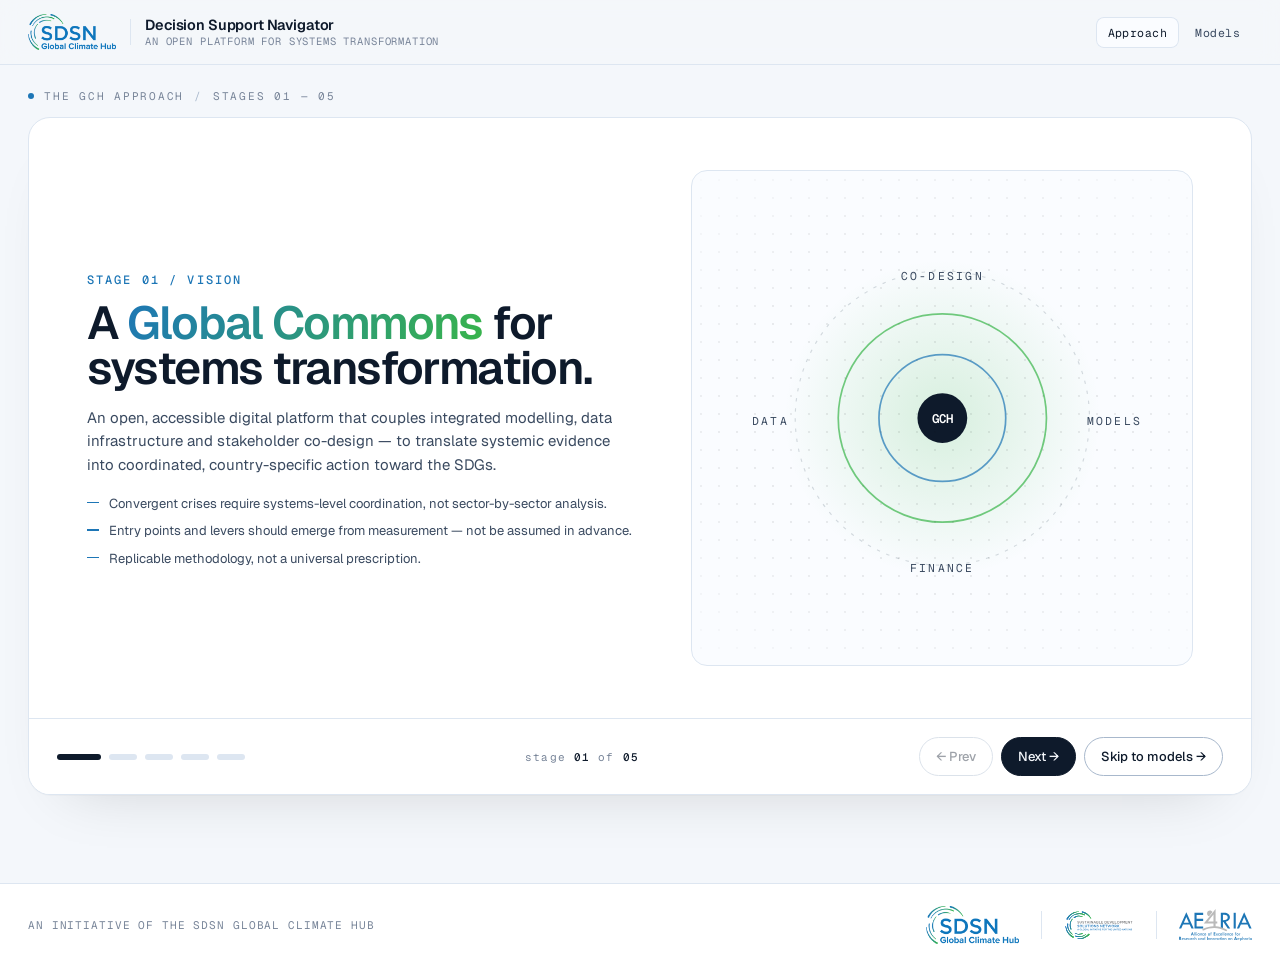
==== index.src.html @ df73a62f "Initial commit" ====
<!doctype html>
<html lang="en">
<head>
<meta charset="utf-8" />
<title>Decision Support Navigator · GCH</title>
<meta name="viewport" content="width=device-width,initial-scale=1" />
<template id="__bundler_thumbnail" data-bg-color="#f4f7fb">
  <svg viewBox="0 0 1200 800" xmlns="http://www.w3.org/2000/svg">
    <rect width="1200" height="800" fill="#f4f7fb"/>
    <circle cx="400" cy="400" r="140" fill="none" stroke="#39B54A" stroke-width="6"/>
    <circle cx="800" cy="400" r="140" fill="none" stroke="#1D76B6" stroke-width="6"/>
    <circle cx="600" cy="260" r="100" fill="none" stroke="#0F4C75" stroke-width="6"/>
    <circle cx="600" cy="540" r="100" fill="none" stroke="#F39200" stroke-width="6"/>
    <circle cx="600" cy="400" r="60" fill="#0F4C75"/>
    <text x="600" y="408" text-anchor="middle" fill="#fff" font-family="system-ui, sans-serif" font-size="22" font-weight="700" letter-spacing="2">GCH</text>
  </svg>
</template>
<link rel="preconnect" href="https://fonts.googleapis.com" />
<link rel="preconnect" href="https://fonts.gstatic.com" crossorigin />
<link href="https://fonts.googleapis.com/css2?family=Geist:wght@300;400;500;600;700&family=Geist+Mono:wght@400;500;600&display=swap" rel="stylesheet" />
<link rel="stylesheet" href="styles/tokens.css" />
<link rel="stylesheet" href="styles/base.css" />
<link rel="stylesheet" href="styles/topbar.css" />
<link rel="stylesheet" href="styles/intro.css" />
<link rel="stylesheet" href="styles/hub.css" />
<link rel="stylesheet" href="styles/model.css" />
<link rel="stylesheet" href="styles/footer.css" />
<link rel="stylesheet" href="styles/tweaks.css" />
</head>
<body data-theme="sdsn">

  <!-- ============== TOP BAR ============== -->
  <header class="topbar">
    <div class="topbar-inner">
      <a href="#/hub" class="brand">
        <img src="assets/gch-logo.png" alt="SDSN Global Climate Hub" class="gch-mark" />
        <span class="pipe"></span>
        <span class="product">
          <span class="nm">Decision Support Navigator</span>
          <span class="sub">An open platform for systems transformation</span>
        </span>
      </a>
      <nav class="top-nav">
        <a href="#/intro" data-route="intro" class="route-link"><span class="label">Approach</span></a>
        <a href="#/hub" data-route="hub" class="route-link"><span class="label">Models</span></a>
      </nav>
    </div>
  </header>

  <!-- ============== INTRO VIEW ============== -->
  <section class="view" id="view-intro">
    <div class="intro-shell">
      <div class="intro-eyebrow">
        <span class="dot"></span>
        <span>The GCH approach</span>
        <span style="color:var(--rule-strong);">/</span>
        <span>Stages 01 — 05</span>
      </div>

      <div class="stage-track">
        <div class="stage-viewport">
          <div class="stage-rail" id="stageRail">

            <!-- Stage 1: Vision -->
            <article class="stage">
              <div class="lhs">
                <span class="num">Stage 01 / Vision</span>
                <h2>A <em>Global Commons</em> for systems transformation.</h2>
                <p class="lede">An open, accessible digital platform that couples integrated modelling, data infrastructure and stakeholder co-design — to translate systemic evidence into coordinated, country-specific action toward the SDGs.</p>
                <ul class="points">
                  <li>Convergent crises require systems-level coordination, not sector-by-sector analysis.</li>
                  <li>Entry points and levers should emerge from measurement — not be assumed in advance.</li>
                  <li>Replicable methodology, not a universal prescription.</li>
                </ul>
              </div>
              <div class="rhs">
                <!-- Vision art: nested rings -->
                <svg class="art" viewBox="0 0 400 320" aria-hidden="true">
                  <defs>
                    <radialGradient id="rg1" cx="50%" cy="50%" r="50%">
                      <stop offset="0" stop-color="var(--c-land)" stop-opacity="0.18"/>
                      <stop offset="1" stop-color="var(--c-land)" stop-opacity="0"/>
                    </radialGradient>
                  </defs>
                  <circle cx="200" cy="160" r="140" fill="url(#rg1)"/>
                  <circle cx="200" cy="160" r="130" fill="none" stroke="currentColor" stroke-opacity="0.2" stroke-dasharray="3 6" style="color: var(--ink-2);"/>
                  <circle cx="200" cy="160" r="92"  fill="none" stroke="var(--c-land)" stroke-width="1.5" stroke-opacity="0.7"/>
                  <circle cx="200" cy="160" r="56"  fill="none" stroke="var(--c-water)" stroke-width="1.5" stroke-opacity="0.7"/>
                  <circle cx="200" cy="160" r="22"  fill="var(--ink)"/>
                  <text x="200" y="164" text-anchor="middle" fill="white" font-family="Geist Mono" font-size="11" font-weight="600">GCH</text>
                  <text x="200" y="38" text-anchor="middle" fill="var(--ink-2)" font-family="Geist Mono" font-size="10" letter-spacing="2">CO-DESIGN</text>
                  <text x="200" y="296" text-anchor="middle" fill="var(--ink-2)" font-family="Geist Mono" font-size="10" letter-spacing="2">FINANCE</text>
                  <text x="48" y="166" text-anchor="middle" fill="var(--ink-2)" font-family="Geist Mono" font-size="10" letter-spacing="2">DATA</text>
                  <text x="352" y="166" text-anchor="middle" fill="var(--ink-2)" font-family="Geist Mono" font-size="10" letter-spacing="2">MODELS</text>
                </svg>
              </div>
            </article>

            <!-- Stage 2: Three-step approach -->
            <article class="stage">
              <div class="lhs">
                <span class="num">Stage 02 / Operational framework</span>
                <h2>The <em>three-step</em> approach.</h2>
                <p class="lede">A practical loop for operationalizing systems transformation. The same three steps run continuously — at country, regional and global scales.</p>
                <ul class="points">
                  <li>Outputs of one step feed the next; the loop tightens with every iteration.</li>
                  <li>Embedded into a digital Global Commons so anyone can run it.</li>
                </ul>
              </div>
              <div class="rhs" style="padding: 36px;">
                <div class="ladder" style="max-width: 380px;">
                  <div class="ladder-step">
                    <div class="ln">01</div>
                    <div>
                      <div class="lt">Continuous monitoring &amp; assessment</div>
                      <div class="lp">Spatially explicit indicators across biophysical, economic and social systems.</div>
                    </div>
                  </div>
                  <div class="ladder-arrow"></div>
                  <div class="ladder-step">
                    <div class="ln">02</div>
                    <div>
                      <div class="lt">Co-designed transformation pathways</div>
                      <div class="lp">Integrated modelling chains × stakeholder engagement.</div>
                    </div>
                  </div>
                  <div class="ladder-arrow"></div>
                  <div class="ladder-step">
                    <div class="ln">03</div>
                    <div>
                      <div class="lt">Aligned financing &amp; governance</div>
                      <div class="lp">Investment tools, accountability, implementation.</div>
                    </div>
                  </div>
                </div>
              </div>
            </article>

            <!-- Stage 3: Step 1 detail -->
            <article class="stage">
              <div class="lhs">
                <span class="num">Stage 03 / Step 01</span>
                <h2>Continuous <em>monitoring &amp; assessment</em>.</h2>
                <p class="lede">A living evidence base. Coupled data infrastructures and digital twins that quantify the country-specific feasible space — the binding biophysical, economic and social constraints.</p>
                <ul class="points">
                  <li>Earth observation × in-situ sensors × administrative data.</li>
                  <li>Indicators tracked at the same granularity as policy is made.</li>
                  <li>Outputs: feasibility envelopes used to calibrate Step 2.</li>
                </ul>
              </div>
              <div class="rhs">
                <!-- Indicator-grid art -->
                <svg class="art" viewBox="0 0 400 280" aria-hidden="true">
                  <g stroke="var(--rule)" stroke-width="1">
                    <line x1="40" y1="40" x2="40" y2="240"/>
                    <line x1="40" y1="240" x2="360" y2="240"/>
                  </g>
                  <g font-family="Geist Mono" font-size="9" fill="var(--muted)">
                    <text x="40" y="258" text-anchor="middle">2020</text>
                    <text x="120" y="258" text-anchor="middle">2025</text>
                    <text x="200" y="258" text-anchor="middle">2030</text>
                    <text x="280" y="258" text-anchor="middle">2040</text>
                    <text x="360" y="258" text-anchor="middle">2050</text>
                  </g>
                  <path d="M 40 200 Q 120 180 200 140 T 360 60"
                        fill="none" stroke="var(--c-land)" stroke-width="2.5"/>
                  <path d="M 40 220 Q 120 215 200 200 T 360 140"
                        fill="none" stroke="var(--c-water)" stroke-width="2.5"/>
                  <path d="M 40 180 Q 120 170 200 175 T 360 100"
                        fill="none" stroke="var(--c-energy)" stroke-width="2.5"/>
                  <g>
                    <circle cx="360" cy="60" r="4" fill="var(--c-land)"/>
                    <circle cx="360" cy="100" r="4" fill="var(--c-energy)"/>
                    <circle cx="360" cy="140" r="4" fill="var(--c-water)"/>
                  </g>
                  <text x="40" y="30" font-family="Geist Mono" font-size="10" fill="var(--ink-2)">indicator drift, 2020 — 2050</text>
                </svg>
              </div>
            </article>

            <!-- Stage 4: Step 2 detail with Figure 2 placeholder -->
            <article class="stage">
              <div class="lhs">
                <span class="num">Stage 04 / Step 02 · Figure 2</span>
                <h2>Co-designed <em>transformation pathways</em>.</h2>
                <p class="lede">Integrated modelling chains coupled with structured stakeholder engagement. Pathway design is an iterative dialogue between models, communities and decision-makers.</p>
                <ul class="points">
                  <li>WEF nexus: water, energy, food &amp; land coupled with macroeconomy.</li>
                  <li>Beyond-GDP CGE with ecosystem services valuation.</li>
                  <li>Living-lab validation by stakeholders before scenarios go public.</li>
                </ul>
              </div>
              <div class="rhs">
                <!-- Figure 2: pathway co-design schematic -->
                <svg class="art" viewBox="0 0 400 320" aria-hidden="true">
                  <defs>
                    <marker id="ar2" viewBox="0 0 10 10" refX="9" refY="5" markerWidth="7" markerHeight="7" orient="auto">
                      <path d="M0,0 L10,5 L0,10 z" fill="var(--ink-2)"/>
                    </marker>
                  </defs>
                  <!-- left column models -->
                  <g>
                    <rect x="20" y="40"  width="120" height="44" rx="10" fill="var(--c-water-soft)" stroke="var(--c-water)" stroke-width="1.2"/>
                    <text x="80" y="66" text-anchor="middle" font-family="Geist" font-weight="600" font-size="12" fill="var(--c-water)">Water</text>
                    <rect x="20" y="100" width="120" height="44" rx="10" fill="var(--c-land-soft)" stroke="var(--c-land)" stroke-width="1.2"/>
                    <text x="80" y="126" text-anchor="middle" font-family="Geist" font-weight="600" font-size="12" fill="var(--c-land)">Land &amp; Food</text>
                    <rect x="20" y="160" width="120" height="44" rx="10" fill="var(--c-energy-soft)" stroke="var(--c-energy)" stroke-width="1.2"/>
                    <text x="80" y="186" text-anchor="middle" font-family="Geist" font-weight="600" font-size="12" fill="var(--c-energy)">Energy</text>
                    <rect x="20" y="220" width="120" height="44" rx="10" fill="var(--c-econ-soft)" stroke="var(--c-econ)" stroke-width="1.2"/>
                    <text x="80" y="246" text-anchor="middle" font-family="Geist" font-weight="600" font-size="12" fill="var(--c-econ)">Economy</text>
                  </g>
                  <!-- center coupling -->
                  <g>
                    <rect x="170" y="120" width="80" height="80" rx="14" fill="var(--paper)" stroke="var(--ink)" stroke-width="1.5"/>
                    <text x="210" y="156" text-anchor="middle" font-family="Geist" font-weight="600" font-size="11" fill="var(--ink)">Coupled</text>
                    <text x="210" y="170" text-anchor="middle" font-family="Geist" font-weight="600" font-size="11" fill="var(--ink)">modelling</text>
                    <text x="210" y="184" text-anchor="middle" font-family="Geist" font-weight="600" font-size="11" fill="var(--ink)">chain</text>
                  </g>
                  <!-- right stakeholder loop -->
                  <g>
                    <rect x="270" y="100" width="110" height="120" rx="14" fill="color-mix(in oklab, var(--c-people) 8%, white)" stroke="var(--c-people)" stroke-width="1.2"/>
                    <text x="325" y="138" text-anchor="middle" font-family="Geist" font-weight="600" font-size="12" fill="var(--c-people)">Stakeholders</text>
                    <text x="325" y="156" text-anchor="middle" font-family="Geist" font-size="10" fill="var(--ink-2)">co-design</text>
                    <text x="325" y="170" text-anchor="middle" font-family="Geist" font-size="10" fill="var(--ink-2)">living labs</text>
                    <text x="325" y="184" text-anchor="middle" font-family="Geist" font-size="10" fill="var(--ink-2)">validation</text>
                  </g>
                  <!-- arrows -->
                  <g stroke="var(--ink-2)" stroke-width="1.4" fill="none">
                    <path d="M 140 62  C 158 62, 165 130, 170 140" marker-end="url(#ar2)"/>
                    <path d="M 140 122 C 158 122, 165 145, 170 152" marker-end="url(#ar2)"/>
                    <path d="M 140 182 C 158 182, 165 168, 170 168" marker-end="url(#ar2)"/>
                    <path d="M 140 242 C 158 242, 165 180, 170 180" marker-end="url(#ar2)"/>
                    <path d="M 250 160 L 268 160" marker-end="url(#ar2)"/>
                    <path d="M 270 200 C 220 260, 130 260, 80 264 L 80 226" marker-end="url(#ar2)"/>
                  </g>
                </svg>
              </div>
            </article>

            <!-- Stage 5: Step 3 detail with Figure 3 placeholder -->
            <article class="stage">
              <div class="lhs">
                <span class="num">Stage 05 / Step 03 · Figure 3</span>
                <h2>Aligned <em>financing &amp; governance</em>.</h2>
                <p class="lede">A reformed global financial architecture in which capital flows to country-validated pathways — and where ecosystem services are priced into macroeconomic decisions.</p>
                <ul class="points">
                  <li>Sovereign &amp; concessional finance aligned to pathway milestones.</li>
                  <li>Ecosystem services valuation embedded in CGE.</li>
                  <li>Transparent accountability to keep transitions on track.</li>
                </ul>
              </div>
              <div class="rhs">
                <!-- Figure 3: finance flow schematic -->
                <svg class="art" viewBox="0 0 400 320" aria-hidden="true">
                  <defs>
                    <marker id="ar3" viewBox="0 0 10 10" refX="9" refY="5" markerWidth="7" markerHeight="7" orient="auto">
                      <path d="M0,0 L10,5 L0,10 z" fill="var(--c-fin)"/>
                    </marker>
                  </defs>
                  <!-- top: pathway -->
                  <rect x="80" y="30" width="240" height="46" rx="12" fill="var(--paper)" stroke="var(--ink)" stroke-width="1.4"/>
                  <text x="200" y="51" text-anchor="middle" font-family="Geist" font-weight="600" font-size="13">Country-validated pathway</text>
                  <text x="200" y="66" text-anchor="middle" font-family="Geist Mono" font-size="9.5" fill="var(--muted)">milestones · indicators · timelines</text>
                  <!-- finance pillars -->
                  <g>
                    <rect x="30"  y="130" width="105" height="86" rx="12" fill="var(--c-fin-soft)" stroke="var(--c-fin)" stroke-width="1.2"/>
                    <text x="82" y="160" text-anchor="middle" font-family="Geist" font-weight="600" font-size="12" fill="var(--c-fin)">Sovereign &amp;</text>
                    <text x="82" y="175" text-anchor="middle" font-family="Geist" font-weight="600" font-size="12" fill="var(--c-fin)">concessional</text>
                    <text x="82" y="195" text-anchor="middle" font-family="Geist Mono" font-size="9" fill="var(--ink-2)">milestone-linked</text>
                    <rect x="148" y="130" width="105" height="86" rx="12" fill="var(--c-fin-soft)" stroke="var(--c-fin)" stroke-width="1.2"/>
                    <text x="200" y="160" text-anchor="middle" font-family="Geist" font-weight="600" font-size="12" fill="var(--c-fin)">Private capital</text>
                    <text x="200" y="175" text-anchor="middle" font-family="Geist" font-weight="600" font-size="12" fill="var(--c-fin)">&amp; blended</text>
                    <text x="200" y="195" text-anchor="middle" font-family="Geist Mono" font-size="9" fill="var(--ink-2)">de-risked</text>
                    <rect x="266" y="130" width="105" height="86" rx="12" fill="var(--c-fin-soft)" stroke="var(--c-fin)" stroke-width="1.2"/>
                    <text x="318" y="160" text-anchor="middle" font-family="Geist" font-weight="600" font-size="12" fill="var(--c-fin)">Ecosystem</text>
                    <text x="318" y="175" text-anchor="middle" font-family="Geist" font-weight="600" font-size="12" fill="var(--c-fin)">services</text>
                    <text x="318" y="195" text-anchor="middle" font-family="Geist Mono" font-size="9" fill="var(--ink-2)">priced in CGE</text>
                  </g>
                  <!-- delivery -->
                  <rect x="80" y="248" width="240" height="46" rx="12" fill="var(--ink)"/>
                  <text x="200" y="269" text-anchor="middle" font-family="Geist" font-weight="600" font-size="13" fill="white">Implementation &amp; accountability</text>
                  <text x="200" y="284" text-anchor="middle" font-family="Geist Mono" font-size="9" fill="rgba(255,255,255,0.65)">audited · transparent · adaptive</text>
                  <!-- arrows -->
                  <g stroke="var(--c-fin)" stroke-width="1.5" fill="none">
                    <path d="M 200 78 L 82 128" marker-end="url(#ar3)"/>
                    <path d="M 200 78 L 200 128" marker-end="url(#ar3)"/>
                    <path d="M 200 78 L 318 128" marker-end="url(#ar3)"/>
                    <path d="M 82 218 L 200 246" marker-end="url(#ar3)"/>
                    <path d="M 200 218 L 200 246" marker-end="url(#ar3)"/>
                    <path d="M 318 218 L 200 246" marker-end="url(#ar3)"/>
                  </g>
                </svg>
              </div>
            </article>

          </div>
        </div>

        <div class="stage-chrome">
          <div class="dots" id="dots" role="tablist"></div>
          <div class="stage-counter">stage <b id="stageNum">01</b> of <b id="stageTotal">05</b></div>
          <div class="nav-btns">
            <button id="prevBtn">← Prev</button>
            <button id="nextBtn" class="primary">Next →</button>
            <a href="#/hub" class="route-link" style="display:inline-flex;align-items:center;gap:8px;padding:10px 16px;border-radius:999px;border:1px solid var(--rule-strong);background:var(--paper);font-size:13px;font-weight:500;">Skip to models →</a>
          </div>
        </div>
      </div>
    </div>
  </section>

  <!-- ============== HUB VIEW ============== -->
  <section class="view" id="view-hub">
    <div class="hub-shell">
      <div class="hub-head">
        <div class="intro-eyebrow" style="justify-content:center;">
          <span class="dot"></span>
          <span>Decision Support Navigator</span>
          <span style="color:var(--rule-strong);">/</span>
          <span>Choose a system</span>
        </div>
        <h1>Explore <em>policy choices</em><br/>across coupled systems.</h1>
        <p>An open, accessible platform to explore tradeoffs across water, land, energy, economy and finance.
           Click any system to open its model.</p>
      </div>

      <div class="hub-stage-wrap" id="hubFit">
        <div class="hub-stage" id="hubStage">

          <!-- Connection wires (decorative) -->
          <svg class="wires" viewBox="0 0 1240 760" preserveAspectRatio="none">
            <!-- center to bubbles -->
            <path d="M 620 380 L 320 240"/>
            <path d="M 620 380 L 920 240"/>
            <path d="M 620 380 L 320 520"/>
            <path d="M 620 380 L 920 520"/>
            <path d="M 620 380 L 620 110"/>
            <path d="M 620 380 L 620 660"/>
            <!-- bubble cross-links -->
            <path d="M 320 240 L 920 240"/>
            <path d="M 320 240 L 320 520"/>
            <path d="M 920 240 L 920 520"/>
            <path d="M 320 520 L 920 520"/>
          </svg>

          <!-- Top: Scenarios & Goals (pill) -->
          <a href="#/model/scenarios" target="_blank" rel="noopener" class="pill" style="left: 50%; top: 14.5%; --bub-color: var(--c-scen);">
            <div class="ico">
              <svg viewBox="0 0 24 24" fill="none" stroke="currentColor" stroke-width="1.8" stroke-linecap="round" stroke-linejoin="round"><path d="M3 12l4-7 5 5 4-3 5 8"/><circle cx="12" cy="12" r="9"/></svg>
            </div>
            <div class="meta">
              <span class="name">Scenarios &amp; Goals</span>
              <span class="desc">Climate scenarios, national plans, shared timelines.</span>
            </div>
          </a>

          <!-- Land & Agri-food -->
          <a href="https://web-production-29d01.up.railway.app/" target="_blank" rel="noopener" class="bubble" style="left: 25.8%; top: 31.5%; width: 240px; height: 240px; --bub-color: var(--c-land);">
            <div class="ico">
              <svg viewBox="0 0 24 24" fill="none" stroke="currentColor" stroke-width="1.8" stroke-linecap="round" stroke-linejoin="round"><path d="M12 4c-2 4-4 5-4 8s2 4 4 4 4-1 4-4-2-4-4-8z"/><path d="M3 20h18"/><path d="M7 20c1-3 3-3 5-3s4 0 5 3"/></svg>
            </div>
            <div>
              <div class="name">Land &amp; Agri-food</div>
              <div class="desc">Land use, agriculture and food systems.</div>
              <div class="model">LandReqGCH</div>
            </div>
          </a>

          <!-- Economy & Trade -->
          <a href="https://gch-economy-production.up.railway.app/" target="_blank" rel="noopener" class="bubble" style="left: 74.2%; top: 31.5%; width: 240px; height: 240px; --bub-color: var(--c-econ);">
            <div class="ico">
              <svg viewBox="0 0 24 24" fill="none" stroke="currentColor" stroke-width="1.8" stroke-linecap="round" stroke-linejoin="round"><path d="M3 20h18"/><path d="M5 20V12"/><path d="M11 20V8"/><path d="M17 20V4"/><path d="M5 12l6-4 6-4"/></svg>
            </div>
            <div>
              <div class="name">Economy &amp; Trade</div>
              <div class="desc">Jobs, growth, trade, the value of nature.</div>
              <div class="model">EconomyGCH</div>
            </div>
          </a>

          <!-- Water -->
          <a href="https://gch-watergch-production.up.railway.app/" target="_blank" rel="noopener" class="bubble" style="left: 25.8%; top: 68.5%; width: 240px; height: 240px; --bub-color: var(--c-water);">
            <div class="ico">
              <svg viewBox="0 0 24 24" fill="none" stroke="currentColor" stroke-width="1.8" stroke-linecap="round" stroke-linejoin="round"><path d="M12 3c4 6 7 9 7 13a7 7 0 0 1-14 0c0-4 3-7 7-13z"/></svg>
            </div>
            <div>
              <div class="name">Water Systems</div>
              <div class="desc">Supply, management, stress and allocation.</div>
              <div class="model">WaterReqGCH</div>
            </div>
          </a>

          <!-- Energy -->
          <a href="#/model/energy" target="_blank" rel="noopener" class="bubble" style="left: 74.2%; top: 68.5%; width: 240px; height: 240px; --bub-color: var(--c-energy);">
            <div class="ico">
              <svg viewBox="0 0 24 24" fill="none" stroke="currentColor" stroke-width="1.8" stroke-linecap="round" stroke-linejoin="round"><path d="M13 2L3 14h7l-1 8 10-12h-7l1-8z"/></svg>
            </div>
            <div>
              <div class="name">Energy &amp; Emissions</div>
              <div class="desc">Energy choices, emissions, clean solutions.</div>
              <div class="model">EnergyReqGCH</div>
            </div>
          </a>

          <!-- Bottom pill: Financing -->
          <a href="#/model/financing" target="_blank" rel="noopener" class="pill" style="left: 50%; top: 86.8%; --bub-color: var(--c-fin);">
            <div class="ico">
              <svg viewBox="0 0 24 24" fill="none" stroke="currentColor" stroke-width="1.8" stroke-linecap="round" stroke-linejoin="round"><circle cx="12" cy="12" r="9"/><path d="M12 6v12"/><path d="M15 9c0-1.5-1.5-2-3-2s-3 .5-3 2 1.5 2 3 2 3 .5 3 2-1.5 2-3 2-3-.5-3-2"/></svg>
            </div>
            <div class="meta">
              <span class="name">Financing &amp; Implementation</span>
              <span class="desc">Funding options, investment tools, implementation pathways.</span>
            </div>
          </a>

          <!-- Center hub: People / Stakeholders -->
          <div class="center-hub" style="left: 50%; top: 50%;">
            <div>
              <span class="label">core</span>
              <div class="name">People &amp; <em>Stakeholders</em></div>
              <div class="desc">Living-lab engagement at the centre of every pathway.</div>
            </div>
          </div>

          <!-- Biofuel small node (related model) -->
          <a href="#/model/biofuel" target="_blank" rel="noopener" data-model="biofuel" style="position:absolute; left:11%; top:50%; transform: translate(-50%,-50%); display: inline-flex; align-items:center; gap:8px; padding:8px 14px; background: var(--paper); border:1px solid var(--c-land); border-radius:999px; font-size:12px; color: var(--c-land); font-weight: 500;">
            <span style="width:7px; height:7px; border-radius:50%; background:var(--c-land);"></span>
            BiofuelGCH →
          </a>

        </div>
      </div>
    </div>
  </section>

  <!-- ============== MODEL VIEW ============== -->
  <section class="view" id="view-model">
    <div class="model-shell">
      <div class="model-bar">
        <div class="left">
          <a href="#/hub" class="route-link back">← All models</a>
          <div class="title">
            <span class="swatch" id="modelSwatch"></span>
            <span id="modelTitle">Model</span>
            <span class="code" id="modelCode">code</span>
          </div>
        </div>
        <div class="right">
          <span class="pip"></span>
          <span>connected · streamlit runtime</span>
          <span style="color:var(--rule-strong);">|</span>
          <span id="modelTimestamp">last sync · just now</span>
        </div>
      </div>

      <div class="model-meta">
        <div>
          <h1 id="modelHeading">—</h1>
          <p id="modelDesc">—</p>
        </div>
        <div class="stats" id="modelStats"></div>
      </div>

      <div class="iframe-frame">
        <div class="iframe-chrome">
          <span class="dots"><span></span><span></span><span></span></span>
          <span class="url" id="iframeUrl">https://apps.gch-navigator.org/&lt;model&gt;</span>
        </div>
        <div class="iframe-placeholder">
          <div class="badge">
            <div class="label">Streamlit slot</div>
            <div class="title" id="iframeTitle">Model app embed</div>
            <div class="desc">When the Streamlit URL is wired up, the live app loads here. The header above stays available for one-click return to the hub.</div>
            <div class="url-stub" id="iframeStub">/apps/&lt;model&gt;</div>
          </div>
        </div>
      </div>

      <div class="model-footer">
        <div style="font-size:13px; color: var(--ink-2);">Need a different system?</div>
        <div class="related" id="relatedChips"></div>
      </div>
    </div>
  </section>

  <!-- ============== TWEAKS PANEL ============== -->
  <aside class="tweaks-panel" id="tweaksPanel" aria-label="Tweaks">
    <header class="tweaks-head">
      <span class="ttl">Tweaks</span>
      <button id="tweaksClose" aria-label="Close tweaks">✕</button>
    </header>
    <div class="tweaks-body">
      <div class="tweak-row">
        <div class="lbl"><span>Bubble size</span><span class="val" id="valBubble">100%</span></div>
        <input type="range" id="tkBubble" min="0.78" max="1.18" step="0.02" value="1" />
      </div>
      <div class="tweak-row">
        <div class="lbl"><span>Hub canvas width</span><span class="val" id="valWidth">1240px</span></div>
        <input type="range" id="tkWidth" min="1080" max="1440" step="20" value="1240" />
      </div>
      <div class="tweak-row">
        <label class="tweak-toggle"><input type="checkbox" id="tkWires" checked /><span class="t">Show connection wires</span></label>
      </div>
      <div class="tweak-row">
        <label class="tweak-toggle"><input type="checkbox" id="tkCenter" checked /><span class="t">Show people / stakeholders core</span></label>
      </div>
      <div class="tweak-row">
        <label class="tweak-toggle"><input type="checkbox" id="tkBiofuel" checked /><span class="t">Show Biofuels satellite</span></label>
      </div>
      <div class="tweak-row">
        <div class="lbl"><span>Slide vertical padding</span><span class="val" id="valPad">52px</span></div>
        <input type="range" id="tkPad" min="24" max="72" step="2" value="52" />
      </div>
    </div>
  </aside>

  <!-- ============== SITE FOOTER ============== -->
  <footer class="site-footer">
    <div class="footer-inner">
      <div class="footer-credit">An initiative of the SDSN Global Climate Hub</div>
      <div class="footer-logos">
        <img src="assets/gch-logo.png" alt="SDSN Global Climate Hub" class="fl-gch" />
        <span class="fl-sep"></span>
        <img src="assets/sdsn-logo.svg" alt="Sustainable Development Solutions Network" class="fl-sdsn" />
        <span class="fl-sep"></span>
        <img src="assets/sdsn-aris.svg" alt="AERIIA" class="fl-aris" />
      </div>
    </div>
  </footer>

    <!-- Scripts: load in order (models -> hub-fit -> router -> carousel -> tweaks -> main) -->
  <script src="scripts/models.js"></script>
<script src="scripts/hub-fit.js"></script>
<script src="scripts/router.js"></script>
<script src="scripts/carousel.js"></script>
<script src="scripts/tweaks.js"></script>
<script src="scripts/main.js"></script>
</body>
</html>
---- styles/tokens.css ----
/* ============================================================
   THEME TOKENS — three skins, switch with [data-theme]
   ============================================================ */
/* SDSN brand: blue #1D76B6  green #39B54A  navy #0F4C75 */
:root,
[data-theme="sdsn"] {
  --bg: #f4f7fb;
  --paper: #ffffff;
  --paper-2: #fafcff;
  --ink: #0e1a2b;
  --ink-2: #3a4a60;
  --muted: #788599;
  --rule: #dde6f1;
  --rule-strong: #a8b8cc;

  --sdsn-blue:  #1D76B6;
  --sdsn-green: #39B54A;
  --sdsn-navy:  #0F4C75;

  --c-land:  #39B54A;
  --c-water: #1D76B6;
  --c-energy:#F39200;
  --c-econ:  #6E3FB6;
  --c-scen:  #0F4C75;
  --c-fin:   #E8B100;
  --c-people:#0F4C75;

  --c-land-soft:  #d6f0d9;
  --c-water-soft: #d4e6f5;
  --c-energy-soft:#fde4c2;
  --c-econ-soft:  #e3d6f3;
  --c-scen-soft:  #d3e2ee;
  --c-fin-soft:   #fbeec2;

  --acc: var(--sdsn-blue);
  --brand-grad: linear-gradient(120deg, var(--sdsn-blue) 0%, var(--sdsn-green) 100%);
  --hub-bg: radial-gradient(900px 600px at 90% -5%, color-mix(in oklab, var(--sdsn-green) 14%, transparent) 0%, transparent 60%),
            radial-gradient(800px 600px at -5% 105%, color-mix(in oklab, var(--sdsn-blue) 14%, transparent) 0%, transparent 55%),
            var(--bg);
}

[data-theme="vivid"] {
  --bg: #eef4fb;
  --paper: #ffffff;
  --paper-2: #ffffff;
  --ink: #07101e;
  --ink-2: #2a3a55;
  --muted: #6c7d96;
  --rule: #cfdcec;
  --rule-strong: #93a8c2;

  --sdsn-blue:  #1D76B6;
  --sdsn-green: #39B54A;
  --sdsn-navy:  #0F4C75;

  --c-land:  #2EA043;
  --c-water: #1D76B6;
  --c-energy:#FF6A00;
  --c-econ:  #7B2CBF;
  --c-scen:  #0F4C75;
  --c-fin:   #FFB300;
  --c-people:#0F4C75;

  --c-land-soft:  #c9eed2;
  --c-water-soft: #c8e0f4;
  --c-energy-soft:#ffd9b8;
  --c-econ-soft:  #e0ccf5;
  --c-scen-soft:  #cddeed;
  --c-fin-soft:   #ffe8a8;

  --acc: var(--sdsn-blue);
  --brand-grad: linear-gradient(120deg, var(--sdsn-blue) 0%, var(--sdsn-green) 100%);
  --hub-bg: linear-gradient(180deg, #f4f9ff 0%, #e6efff 100%);
}

[data-theme="navy"] {
  --bg: #0c1a2e;
  --paper: #15263e;
  --paper-2: #1a2e4a;
  --ink: #f5f9ff;
  --ink-2: #c8d4e4;
  --muted: #8aa0bd;
  --rule: #2a3e5e;
  --rule-strong: #4a6385;

  --sdsn-blue:  #4FA3D9;
  --sdsn-green: #5FD16E;
  --sdsn-navy:  #0F4C75;

  --c-land:  #5FD16E;
  --c-water: #4FA3D9;
  --c-energy:#FFB347;
  --c-econ:  #B589F0;
  --c-scen:  #4FA3D9;
  --c-fin:   #FFD166;
  --c-people:#c8d4e4;

  --c-land-soft:  #1f3a2a;
  --c-water-soft: #143247;
  --c-energy-soft:#3a2a16;
  --c-econ-soft:  #2a1f44;
  --c-scen-soft:  #143247;
  --c-fin-soft:   #3a3014;

  --acc: var(--sdsn-blue);
  --brand-grad: linear-gradient(120deg, var(--sdsn-blue) 0%, var(--sdsn-green) 100%);
  --hub-bg: radial-gradient(900px 600px at 90% -5%, rgba(95,209,110,0.10) 0%, transparent 60%),
            radial-gradient(800px 600px at -5% 105%, rgba(79,163,217,0.12) 0%, transparent 55%),
            var(--bg);

  --sans: "Geist", -apple-system, system-ui, sans-serif;
  --mono: "Geist Mono", ui-monospace, monospace;
}
---- styles/base.css ----
/* ============================================================
   RESET + BASE
   ============================================================ */
*, *::before, *::after { box-sizing: border-box; }
html, body { margin: 0; padding: 0; }
body {
  background: var(--bg);
  color: var(--ink);
  font-family: "Geist", -apple-system, system-ui, sans-serif;
  -webkit-font-smoothing: antialiased;
  text-rendering: optimizeLegibility;
  min-height: 100vh;
}
a { color: inherit; text-decoration: none; }
button { font: inherit; color: inherit; cursor: pointer; }

/* ============================================================
   PAGE / VIEW
   ============================================================ */
.view { display: none; }
.view.active { display: block; }
.page { max-width: 1360px; margin: 0 auto; padding: 40px 28px 80px; }
---- styles/topbar.css ----
/* ============================================================
   TOP BAR
   ============================================================ */
.topbar {
  position: sticky; top: 0; z-index: 50;
  border-bottom: 1px solid var(--rule);
  background: color-mix(in oklab, var(--bg) 80%, transparent);
  backdrop-filter: blur(10px);
}
.topbar-inner {
  max-width: 1360px; margin: 0 auto;
  padding: 14px 28px;
  display: flex; align-items: center; justify-content: space-between; gap: 16px;
}
.brand {
  display: flex; align-items: center; gap: 14px;
  font-weight: 600; letter-spacing: -0.01em;
  font-size: 14.5px; color: var(--ink);
}
.brand img.gch-mark {
  height: 36px; width: auto; display: block;
}
.brand .pipe { width: 1px; height: 26px; background: var(--rule); }
.brand .product {
  display: flex; flex-direction: column; line-height: 1.05;
}
.brand .product .nm {
  font-weight: 600; font-size: 14.5px;
  letter-spacing: -0.01em; color: var(--ink);
}
.brand .product .sub {
  font-family: "Geist Mono", monospace;
  font-size: 10.5px; font-weight: 400; color: var(--muted);
  letter-spacing: 0.08em; text-transform: uppercase;
  margin-top: 3px;
}
.top-nav {
  display: flex; gap: 4px; align-items: center;
  font-family: "Geist Mono", monospace;
  font-size: 11.5px; letter-spacing: 0.04em;
}
.top-nav a {
  padding: 8px 12px; border-radius: 8px;
  color: var(--ink-2);
  transition: background .15s, color .15s;
}
.top-nav a:hover { background: var(--paper-2); color: var(--ink); }
.top-nav a.active {
  color: var(--ink); background: var(--paper-2);
  box-shadow: inset 0 0 0 1px var(--rule);
}
.theme-switch {
  display: flex; gap: 0; align-items: center;
  border: 1px solid var(--rule); border-radius: 999px;
  padding: 3px; background: var(--paper);
}
.theme-switch button {
  border: none; background: transparent;
  padding: 5px 10px; border-radius: 999px;
  font-family: "Geist Mono", monospace;
  font-size: 10.5px; letter-spacing: 0.06em;
  color: var(--muted);
}
.theme-switch button.active {
  background: var(--ink); color: var(--bg);
}
---- styles/intro.css ----
/* ============================================================
   INTRO CAROUSEL
   ============================================================ */
.intro-shell { padding: 24px 28px 64px; max-width: 1360px; margin: 0 auto; }
.intro-eyebrow {
  display: flex; align-items: center; gap: 10px;
  font-family: "Geist Mono", monospace;
  font-size: 11px; letter-spacing: 0.16em; text-transform: uppercase;
  color: var(--muted);
  margin-bottom: 14px;
}
.intro-eyebrow .dot {
  width: 6px; height: 6px; border-radius: 50%; background: var(--acc);
  animation: pulse 2.4s ease-in-out infinite;
}
@keyframes pulse { 50% { opacity: 0.4; } }

.stage-track {
  position: relative;
  border: 1px solid var(--rule);
  border-radius: 22px;
  background: var(--paper);
  overflow: hidden;
  box-shadow: 0 1px 0 rgba(0,0,0,0.02), 0 30px 60px -40px rgba(0,0,0,0.18);
}
.stage-viewport { overflow: hidden; }
.stage-rail {
  display: flex;
  transition: transform .55s cubic-bezier(.6,.05,.2,1);
  will-change: transform;
}
.stage {
  box-sizing: border-box;
  flex: 0 0 100%;
  width: 100%;
  padding: clamp(28px, 4vw, 52px) clamp(28px, 4.5vw, 60px);
  min-height: clamp(420px, calc(100vh - 240px), 600px);
  display: grid;
  grid-template-columns: 1.1fr 1fr;
  gap: clamp(24px, 4vw, 52px);
  align-items: center;
}
.stage > .lhs, .stage > .rhs { min-width: 0; }
.stage .art { max-width: 100%; height: auto; display: block; }
.stage .rhs > svg { max-width: 100%; max-height: 100%; height: auto; }
.stage .lhs .num {
  font-family: "Geist Mono", monospace;
  font-size: 12px; letter-spacing: 0.18em;
  text-transform: uppercase;
  color: var(--acc);
  font-weight: 500;
}
.stage h2 {
  font-size: clamp(30px, 3.6vw, 52px);
  line-height: 0.98; letter-spacing: -0.035em;
  font-weight: 600;
  margin: 12px 0 14px;
  color: var(--ink);
}
.stage h2 em {
  font-style: normal;
  background: var(--brand-grad);
  -webkit-background-clip: text; background-clip: text;
  color: transparent;
}
.stage p.lede {
  font-size: 15px; line-height: 1.55;
  color: var(--ink-2);
  max-width: 540px;
}
.stage ul.points {
  list-style: none; padding: 0; margin: 18px 0 0;
  display: flex; flex-direction: column; gap: 8px;
}
.stage ul.points li {
  padding-left: 22px; position: relative;
  font-size: 13px; line-height: 1.5; color: var(--ink-2);
}
.stage ul.points li::before {
  content: ""; position: absolute; left: 0; top: 8px;
  width: 12px; height: 1.5px; background: var(--acc);
}

.stage .rhs {
  background: var(--paper-2);
  border: 1px solid var(--rule);
  border-radius: 16px;
  min-height: clamp(280px, 50vh, 420px);
  height: 100%;
  padding: 24px;
  display: flex; align-items: center; justify-content: center;
  position: relative;
  overflow: hidden;
}
.stage .rhs::before {
  content: "";
  position: absolute; inset: 0;
  background-image: radial-gradient(circle, rgba(24,23,26,0.08) 1px, transparent 1.4px);
  background-size: 18px 18px;
  mask-image: radial-gradient(ellipse 80% 70% at 50% 50%, black 50%, transparent 100%);
  pointer-events: none;
}

/* Carousel chrome */
.stage-chrome {
  display: flex; align-items: center; justify-content: space-between;
  padding: 18px 28px;
  border-top: 1px solid var(--rule);
  background: var(--paper);
}
.dots { display: flex; gap: 8px; }
.dots button {
  width: 28px; height: 6px; border-radius: 3px;
  background: var(--rule); border: none;
  transition: background .2s, width .25s;
}
.dots button.active { background: var(--ink); width: 44px; }
.nav-btns { display: flex; gap: 8px; }
.nav-btns button {
  border: 1px solid var(--rule-strong);
  background: var(--paper);
  padding: 10px 16px;
  border-radius: 999px;
  font-size: 13px; font-weight: 500;
  display: inline-flex; align-items: center; gap: 8px;
  transition: background .15s, border-color .15s, transform .15s;
}
.nav-btns button:hover {
  border-color: var(--ink); background: var(--paper-2);
  transform: translateY(-1px);
}
.nav-btns button.primary {
  background: var(--ink); color: var(--bg);
  border-color: var(--ink);
}
.nav-btns button.primary:hover {
  background: color-mix(in oklab, var(--ink), white 15%);
}
.nav-btns button:disabled {
  opacity: 0.4; cursor: not-allowed; transform: none;
}
.stage-counter {
  font-family: "Geist Mono", monospace;
  font-size: 11px; letter-spacing: 0.1em;
  color: var(--muted);
}
.stage-counter b { color: var(--ink); font-weight: 500; }

/* ============================================================
   INTRO ART  — recreated Figures 2 & 3 as inline SVG
   ============================================================ */
.art { width: 100%; height: 100%; max-width: 480px; }

/* art:vision — three rings */
.ring-vision { display: grid; place-items: center; width: 100%; height: 100%; }
.ring-vision svg { width: 100%; height: auto; }

/* art:steps — 3-step ladder */
.ladder { display: flex; flex-direction: column; gap: 14px; width: 100%; padding: 4px; }
.ladder-step {
  display: grid;
  grid-template-columns: 56px 1fr;
  align-items: center; gap: 16px;
  padding: 16px 18px;
  background: var(--paper);
  border: 1px solid var(--rule);
  border-radius: 12px;
  box-shadow: 0 1px 0 rgba(0,0,0,0.02);
}
.ladder-step .ln {
  width: 40px; height: 40px; border-radius: 12px;
  display: grid; place-items: center;
  background: color-mix(in oklab, var(--acc) 12%, var(--paper));
  color: var(--acc);
  font-family: "Geist Mono", monospace;
  font-weight: 600; font-size: 16px;
}
.ladder-step .lt { font-weight: 600; font-size: 15px; line-height: 1.2; }
.ladder-step .lp { font-size: 12.5px; color: var(--ink-2); margin-top: 2px; }
.ladder-arrow {
  height: 14px;
  background:
    linear-gradient(to bottom, var(--rule-strong) 0 1px, transparent 1px) center / 1px 14px no-repeat;
  margin-left: 28px;
}
---- styles/hub.css ----
/* ============================================================
   HUB — bubble navigator
   ============================================================ */
.hub-shell { background: var(--hub-bg); }
.hub-head {
  text-align: center; padding: 28px 24px 4px;
}
.hub-head h1 {
  font-size: clamp(32px, 4.2vw, 56px);
  line-height: 1; letter-spacing: -0.035em;
  font-weight: 600; margin: 12px 0 10px;
}
.hub-head h1 em {
  font-style: normal;
  background: var(--brand-grad);
  -webkit-background-clip: text; background-clip: text; color: transparent;
}
.hub-head p {
  font-size: 15px; line-height: 1.6;
  color: var(--ink-2);
  max-width: 620px; margin: 0 auto;
}

.hub-stage-wrap { position: relative; width: 100%; overflow: hidden; }
.hub-stage {
  position: relative;
  width: 1240px; height: 760px;
  margin: 0 auto;
  transform-origin: top left;
}

.bubble {
  position: absolute;
  transform: translate(-50%, -50%);
  border-radius: 50%;
  border: 1.5px solid var(--bub-color, var(--ink));
  background: radial-gradient(circle at 30% 25%,
                color-mix(in oklab, var(--bub-color) 18%, white) 0%,
                color-mix(in oklab, var(--bub-color) 8%,  white) 70%,
                white 100%);
  color: var(--bub-color, var(--ink));
  display: grid; grid-template-rows: auto 1fr;
  padding: 22px 24px;
  text-align: center;
  cursor: pointer;
  transition: transform .35s cubic-bezier(.2,.8,.2,1),
              box-shadow .35s, border-color .25s;
  box-shadow: 0 1px 0 rgba(0,0,0,0.04),
              0 18px 36px -22px color-mix(in oklab, var(--bub-color) 60%, transparent);
}
.bubble:hover {
  transform: translate(-50%, -50%) translateY(-4px) scale(1.03);
  box-shadow: 0 1px 0 rgba(0,0,0,0.04),
              0 28px 50px -20px color-mix(in oklab, var(--bub-color) 60%, transparent);
}
.bubble .ico {
  height: 32px; margin-bottom: 6px;
  display: grid; place-items: center;
}
.bubble .ico svg { width: 28px; height: 28px; }
.bubble .name {
  font-weight: 700; font-size: 17px;
  letter-spacing: -0.01em; line-height: 1.05;
  color: var(--bub-color);
}
.bubble .desc {
  margin-top: 8px;
  font-weight: 400; font-size: 12px; line-height: 1.4;
  color: var(--ink-2);
  max-width: 200px; margin-left: auto; margin-right: auto;
}
.bubble .model {
  margin-top: 10px;
  display: inline-block;
  font-family: "Geist Mono", monospace;
  font-size: 10px; letter-spacing: 0.08em;
  padding: 3px 8px; border-radius: 999px;
  background: color-mix(in oklab, var(--bub-color) 15%, white);
  color: var(--bub-color);
  border: 1px solid color-mix(in oklab, var(--bub-color) 30%, transparent);
}

/* Variant: pill (top + bottom) */
.pill {
  position: absolute;
  transform: translate(-50%, -50%);
  border-radius: 18px;
  border: 1.5px solid var(--bub-color, var(--ink));
  background: color-mix(in oklab, var(--bub-color) 8%, white);
  color: var(--bub-color);
  padding: 18px 26px;
  cursor: pointer;
  text-align: left;
  display: grid; grid-template-columns: auto 1fr; gap: 14px;
  align-items: center;
  transition: transform .3s, box-shadow .3s, border-color .25s;
  box-shadow: 0 14px 30px -22px color-mix(in oklab, var(--bub-color) 50%, transparent);
  width: 360px;
}
.pill:hover {
  transform: translate(-50%, -50%) translateY(-3px);
  box-shadow: 0 22px 40px -20px color-mix(in oklab, var(--bub-color) 60%, transparent);
}
.pill .ico { width: 36px; height: 36px;
  border-radius: 10px; display: grid; place-items: center;
  background: color-mix(in oklab, var(--bub-color) 18%, white);
}
.pill .ico svg { width: 22px; height: 22px; color: var(--bub-color); }
.pill .meta { display: flex; flex-direction: column; }
.pill .meta .name { font-weight: 700; font-size: 16px; line-height: 1.1; color: var(--bub-color); }
.pill .meta .desc { font-size: 12.5px; color: var(--ink-2); line-height: 1.35; margin-top: 2px; }

/* Center hub */
.center-hub {
  position: absolute;
  transform: translate(-50%, -50%);
  width: 180px; height: 180px;
  border-radius: 50%;
  background: var(--paper);
  border: 1.5px dashed var(--rule-strong);
  display: grid; place-items: center;
  text-align: center;
  padding: 18px;
}
.center-hub .label {
  font-family: "Geist Mono", monospace;
  font-size: 10px; letter-spacing: 0.16em;
  text-transform: uppercase;
  color: var(--muted);
  margin-bottom: 6px;
  display: block;
}
.center-hub .name { font-weight: 600; font-size: 14px; line-height: 1.15; color: var(--ink); }
.center-hub .name em { font-style: normal; color: var(--c-people); }
.center-hub .desc { font-size: 11px; color: var(--ink-2); margin-top: 6px; line-height: 1.35; }

/* Connection wires */
.hub-stage svg.wires {
  position: absolute; inset: 0; width: 100%; height: 100%;
  pointer-events: none;
}
.hub-stage svg.wires path {
  fill: none;
  stroke: var(--rule-strong);
  stroke-width: 1.2;
  stroke-dasharray: 3 5;
  opacity: 0.5;
}
---- styles/model.css ----
/* ============================================================
   MODEL APP PAGE
   ============================================================ */
.model-shell { padding: 0; max-width: 1360px; margin: 0 auto; }
.model-bar {
  display: flex; align-items: center; justify-content: space-between;
  padding: 18px 28px;
  border-bottom: 1px solid var(--rule);
  background: var(--paper);
}
.model-bar .left { display: flex; gap: 14px; align-items: center; }
.model-bar .left .back {
  display: inline-flex; align-items: center; gap: 6px;
  font-family: "Geist Mono", monospace; font-size: 12px;
  color: var(--ink-2);
  padding: 6px 10px; border-radius: 999px;
  border: 1px solid var(--rule);
}
.model-bar .left .back:hover { background: var(--paper-2); color: var(--ink); }
.model-bar .left .title {
  display: flex; align-items: center; gap: 12px;
  font-weight: 600; font-size: 18px; letter-spacing: -0.01em;
}
.model-bar .left .title .swatch {
  width: 12px; height: 12px; border-radius: 4px;
  background: var(--acc);
}
.model-bar .left .title .code {
  font-family: "Geist Mono", monospace; font-size: 12px;
  color: var(--muted); font-weight: 400;
  border-left: 1px solid var(--rule);
  padding-left: 12px; margin-left: 4px;
}
.model-bar .right {
  display: flex; gap: 8px;
  font-family: "Geist Mono", monospace; font-size: 11.5px;
  color: var(--muted);
  align-items: center;
}
.model-bar .right .pip {
  width: 7px; height: 7px; border-radius: 50%;
  background: var(--c-land); margin-right: 4px;
  box-shadow: 0 0 8px var(--c-land);
}

.model-meta {
  padding: 28px 28px 18px;
  display: grid; grid-template-columns: 2fr 1fr; gap: 32px;
  border-bottom: 1px solid var(--rule);
}
.model-meta h1 {
  font-size: clamp(34px, 4vw, 52px);
  line-height: 1; letter-spacing: -0.035em;
  font-weight: 500; margin: 0 0 10px;
}
.model-meta p {
  font-size: 15px; line-height: 1.55;
  color: var(--ink-2); max-width: 620px; margin: 0;
}
.model-meta .stats {
  display: grid; grid-template-columns: 1fr 1fr; gap: 10px;
  align-self: end;
}
.model-meta .stats .stat {
  background: var(--paper);
  border: 1px solid var(--rule);
  border-radius: 10px;
  padding: 10px 12px;
}
.model-meta .stats .stat .label {
  font-family: "Geist Mono", monospace;
  font-size: 9.5px; letter-spacing: 0.16em; text-transform: uppercase;
  color: var(--muted);
}
.model-meta .stats .stat .value {
  font-weight: 600; font-size: 16px; margin-top: 4px;
  letter-spacing: -0.01em;
}

.iframe-frame {
  margin: 24px 28px;
  border: 1px solid var(--rule);
  border-radius: 14px; overflow: hidden;
  background: var(--paper);
  box-shadow: 0 1px 0 rgba(0,0,0,0.02), 0 24px 48px -32px rgba(0,0,0,0.2);
}
.iframe-chrome {
  display: flex; align-items: center; gap: 8px;
  padding: 10px 14px;
  border-bottom: 1px solid var(--rule);
  background: var(--paper-2);
}
.iframe-chrome .dots { display: flex; gap: 6px; }
.iframe-chrome .dots span {
  width: 10px; height: 10px; border-radius: 50%;
  background: var(--rule-strong);
  opacity: 0.6;
}
.iframe-chrome .url {
  flex: 1; font-family: "Geist Mono", monospace;
  font-size: 12px; color: var(--muted);
  background: var(--paper);
  padding: 5px 10px; border-radius: 6px;
  border: 1px solid var(--rule);
  text-align: center;
}
.iframe-placeholder {
  height: 580px;
  display: grid; place-items: center;
  background:
    repeating-linear-gradient(45deg, transparent 0 12px, color-mix(in oklab, var(--rule) 70%, transparent) 12px 13px);
  color: var(--muted);
}
.iframe-placeholder .badge {
  background: var(--paper);
  border: 1px solid var(--rule-strong);
  border-radius: 12px;
  padding: 22px 28px;
  text-align: center;
  max-width: 420px;
}
.iframe-placeholder .badge .label {
  font-family: "Geist Mono", monospace;
  font-size: 10.5px; letter-spacing: 0.18em; text-transform: uppercase;
  color: var(--muted);
}
.iframe-placeholder .badge .title {
  margin: 8px 0 6px;
  font-size: 18px; font-weight: 600; color: var(--ink);
  letter-spacing: -0.01em;
}
.iframe-placeholder .badge .desc {
  font-size: 13px; line-height: 1.45; color: var(--ink-2);
}
.iframe-placeholder .badge .url-stub {
  margin-top: 12px;
  display: inline-block;
  font-family: "Geist Mono", monospace;
  font-size: 11.5px;
  padding: 5px 10px; border-radius: 6px;
  background: var(--paper-2); border: 1px solid var(--rule);
  color: var(--ink-2);
}

.model-footer {
  padding: 24px 28px 56px;
  display: flex; align-items: center; justify-content: space-between;
  flex-wrap: wrap; gap: 14px;
  border-top: 1px solid var(--rule);
  margin-top: 12px;
}
.model-footer .related {
  display: flex; gap: 10px; flex-wrap: wrap;
}
.related-chip {
  padding: 8px 14px;
  border: 1px solid var(--rule);
  border-radius: 999px;
  font-size: 12.5px; color: var(--ink-2);
  background: var(--paper);
  transition: background .15s, border-color .15s;
}
.related-chip:hover { background: var(--paper-2); color: var(--ink); border-color: var(--ink); }
.related-chip .swatch {
  display: inline-block; width: 8px; height: 8px;
  border-radius: 2px; margin-right: 8px;
  vertical-align: 0;
}
---- styles/footer.css ----
/* ============================================================
   SITE FOOTER (logos)
   ============================================================ */
.site-footer {
  border-top: 1px solid var(--rule);
  background: var(--paper);
  padding: 22px 28px;
  margin-top: 24px;
}
.footer-inner {
  max-width: 1360px; margin: 0 auto;
  display: flex; align-items: center; justify-content: space-between;
  gap: 24px; flex-wrap: wrap;
}
.footer-credit {
  font-family: "Geist Mono", monospace;
  font-size: 11px; letter-spacing: 0.08em; text-transform: uppercase;
  color: var(--muted);
}
.footer-logos { display: flex; align-items: center; gap: 22px; }
.footer-logos img.fl-gch  { height: 38px; width: auto; }
.footer-logos img.fl-sdsn { height: 30px; width: auto; }
.footer-logos img.fl-aris { height: 32px; width: auto; }
.footer-logos .fl-sep { width: 1px; height: 28px; background: var(--rule); }
[data-theme="navy"] .footer-logos img { filter: brightness(0) invert(1) opacity(0.92); }
---- styles/tweaks.css ----
/* ============================================================
   TWEAKS PANEL
   ============================================================ */
.tweaks-panel {
  position: fixed; right: 20px; bottom: 20px; z-index: 100;
  width: 300px; max-height: calc(100vh - 40px);
  background: var(--paper);
  border: 1px solid var(--rule);
  border-radius: 14px;
  box-shadow: 0 24px 48px -16px rgba(0,0,0,0.18), 0 1px 0 rgba(0,0,0,0.04);
  display: none; flex-direction: column;
  overflow: hidden;
  font-family: "Geist", sans-serif;
}
.tweaks-panel.open { display: flex; }
.tweaks-head {
  display: flex; align-items: center; justify-content: space-between;
  padding: 12px 14px;
  border-bottom: 1px solid var(--rule);
  background: var(--paper-2);
}
.tweaks-head .ttl {
  font-family: "Geist Mono", monospace;
  font-size: 11px; letter-spacing: 0.16em; text-transform: uppercase;
  color: var(--ink);
}
.tweaks-head button {
  border: none; background: transparent;
  width: 24px; height: 24px; border-radius: 6px;
  color: var(--muted);
}
.tweaks-head button:hover { background: var(--rule); color: var(--ink); }
.tweaks-body {
  padding: 8px 14px 14px;
  overflow-y: auto;
}
.tweak-row { padding: 10px 0; border-bottom: 1px dashed var(--rule); }
.tweak-row:last-child { border-bottom: none; }
.tweak-row .lbl {
  font-size: 12px; font-weight: 500; color: var(--ink);
  display: flex; align-items: center; justify-content: space-between;
  margin-bottom: 6px;
}
.tweak-row .lbl .val {
  font-family: "Geist Mono", monospace;
  font-size: 10.5px; color: var(--muted); font-weight: 400;
}
.tweak-radio {
  display: grid; grid-auto-flow: column; grid-auto-columns: 1fr;
  gap: 0;
  border: 1px solid var(--rule); border-radius: 8px; padding: 2px;
  background: var(--paper-2);
}
.tweak-radio button {
  border: none; background: transparent;
  padding: 6px 8px; border-radius: 6px;
  font-family: "Geist Mono", monospace;
  font-size: 10.5px; letter-spacing: 0.06em;
  color: var(--muted);
}
.tweak-radio button.active {
  background: var(--ink); color: var(--bg);
}
.tweak-row input[type="range"] {
  width: 100%;
  accent-color: var(--sdsn-blue, var(--ink));
}
.tweak-toggle {
  display: flex; align-items: center; gap: 8px;
  cursor: pointer;
}
.tweak-toggle input { accent-color: var(--sdsn-blue, var(--ink)); }
.tweak-toggle .t { font-size: 12px; color: var(--ink-2); }

/* ============================================================
   RESPONSIVE
   ============================================================ */
@media (max-width: 960px) {
  .stage { grid-template-columns: 1fr; padding: 36px 28px; min-height: auto; }
  .stage .rhs { min-height: 280px; }
  .model-meta { grid-template-columns: 1fr; }
  .top-nav .label { display: none; }
}
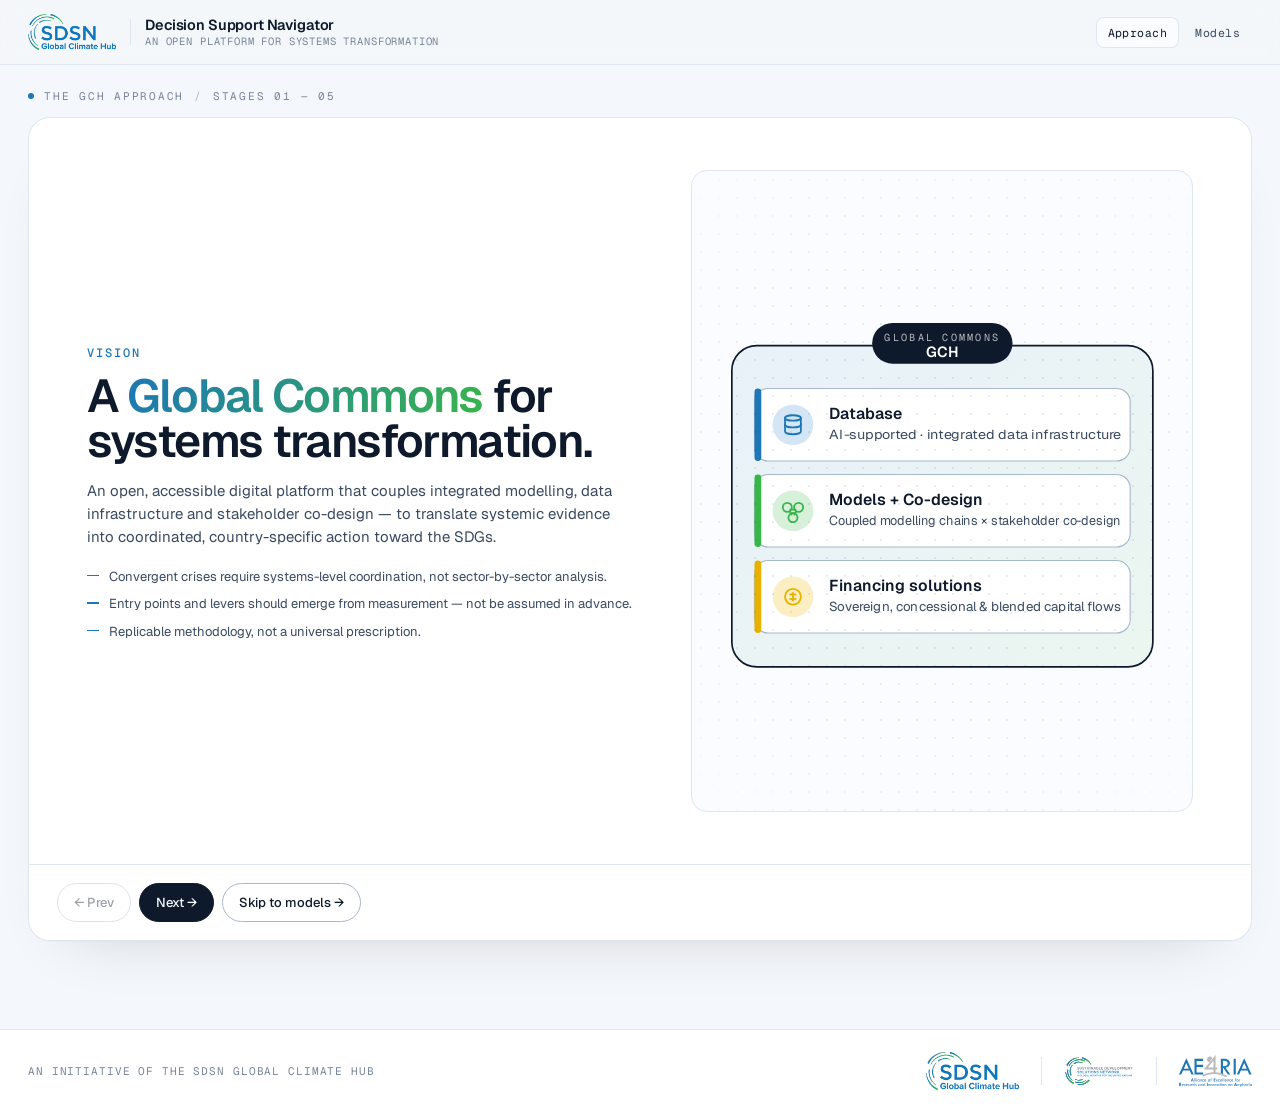
==== commit f43b2765: "style: aesthetic improvements" ====
--- a/index.src.html
+++ b/index.src.html
@@ -64,7 +64,7 @@
             <!-- Stage 1: Vision -->
             <article class="stage">
               <div class="lhs">
-                <span class="num">Stage 01 / Vision</span>
+                <span class="num">Vision</span>
                 <h2>A <em>Global Commons</em> for systems transformation.</h2>
                 <p class="lede">An open, accessible digital platform that couples integrated modelling, data infrastructure and stakeholder co-design — to translate systemic evidence into coordinated, country-specific action toward the SDGs.</p>
                 <ul class="points">
@@ -74,114 +74,123 @@
                 </ul>
               </div>
               <div class="rhs">
-                <!-- Vision art: nested rings -->
-                <svg class="art" viewBox="0 0 400 320" aria-hidden="true">
+                <!-- Vision art: GCH-as-container holding the three pillars -->
+                <svg class="art" viewBox="0 0 400 340" aria-hidden="true">
                   <defs>
-                    <radialGradient id="rg1" cx="50%" cy="50%" r="50%">
-                      <stop offset="0" stop-color="var(--c-land)" stop-opacity="0.18"/>
-                      <stop offset="1" stop-color="var(--c-land)" stop-opacity="0"/>
-                    </radialGradient>
+                    <linearGradient id="gchBg" x1="0" y1="0" x2="1" y2="1">
+                      <stop offset="0" stop-color="var(--c-water)" stop-opacity="0.08"/>
+                      <stop offset="1" stop-color="var(--c-land)"  stop-opacity="0.08"/>
+                    </linearGradient>
                   </defs>
-                  <circle cx="200" cy="160" r="140" fill="url(#rg1)"/>
-                  <circle cx="200" cy="160" r="130" fill="none" stroke="currentColor" stroke-opacity="0.2" stroke-dasharray="3 6" style="color: var(--ink-2);"/>
-                  <circle cx="200" cy="160" r="92"  fill="none" stroke="var(--c-land)" stroke-width="1.5" stroke-opacity="0.7"/>
-                  <circle cx="200" cy="160" r="56"  fill="none" stroke="var(--c-water)" stroke-width="1.5" stroke-opacity="0.7"/>
-                  <circle cx="200" cy="160" r="22"  fill="var(--ink)"/>
-                  <text x="200" y="164" text-anchor="middle" fill="white" font-family="Geist Mono" font-size="11" font-weight="600">GCH</text>
-                  <text x="200" y="38" text-anchor="middle" fill="var(--ink-2)" font-family="Geist Mono" font-size="10" letter-spacing="2">CO-DESIGN</text>
-                  <text x="200" y="296" text-anchor="middle" fill="var(--ink-2)" font-family="Geist Mono" font-size="10" letter-spacing="2">FINANCE</text>
-                  <text x="48" y="166" text-anchor="middle" fill="var(--ink-2)" font-family="Geist Mono" font-size="10" letter-spacing="2">DATA</text>
-                  <text x="352" y="166" text-anchor="middle" fill="var(--ink-2)" font-family="Geist Mono" font-size="10" letter-spacing="2">MODELS</text>
+
+                  <!-- Outer GCH container -->
+                  <rect x="14" y="42" width="372" height="284" rx="22"
+                        fill="url(#gchBg)" stroke="var(--ink)" stroke-width="1.5"/>
+
+                  <!-- GCH label badge straddling the top edge -->
+                  <rect x="138" y="22" width="124" height="36" rx="18" fill="var(--ink)"/>
+                  <text x="200" y="38" text-anchor="middle"
+                        font-family="Geist Mono" font-size="9" letter-spacing="2"
+                        fill="rgba(255,255,255,0.7)">GLOBAL COMMONS</text>
+                  <text x="200" y="52" text-anchor="middle"
+                        font-family="Geist" font-weight="600" font-size="13" fill="white">GCH</text>
+
+                  <!-- Pillar 1: Database, AI-supported -->
+                  <g>
+                    <rect x="34" y="80" width="332" height="64" rx="12"
+                          fill="var(--paper)" stroke="var(--rule-strong)" stroke-width="1"/>
+                    <rect x="34" y="80" width="6"   height="64" rx="3" fill="var(--c-water)"/>
+                    <circle cx="68" cy="112" r="18" fill="var(--c-water-soft)"/>
+                    <g stroke="var(--c-water)" stroke-width="1.6" fill="none"
+                       stroke-linecap="round" transform="translate(68 112)">
+                      <ellipse cx="0" cy="-6" rx="7" ry="2.4"/>
+                      <path d="M-7 -6 L-7 6 a7 2.4 0 0 0 14 0 L7 -6"/>
+                      <path d="M-7 0 a7 2.4 0 0 0 14 0"/>
+                    </g>
+                    <text x="100" y="107" font-family="Geist" font-weight="600"
+                          font-size="14" fill="var(--ink)">Database</text>
+                    <text x="100" y="125" font-family="Geist" font-size="11.5"
+                          fill="var(--ink-2)" textLength="258" lengthAdjust="spacingAndGlyphs">AI-supported · integrated data infrastructure</text>
+                  </g>
+
+                  <!-- Pillar 2: Models + Co-design -->
+                  <g>
+                    <rect x="34" y="156" width="332" height="64" rx="12"
+                          fill="var(--paper)" stroke="var(--rule-strong)" stroke-width="1"/>
+                    <rect x="34" y="156" width="6"   height="64" rx="3" fill="var(--c-land)"/>
+                    <circle cx="68" cy="188" r="18" fill="var(--c-land-soft)"/>
+                    <g stroke="var(--c-land)" stroke-width="1.6" fill="none"
+                       transform="translate(68 188)">
+                      <circle cx="-5" cy="-3" r="4"/>
+                      <circle cx="5"  cy="-3" r="4"/>
+                      <circle cx="0"  cy="6"  r="4"/>
+                      <line x1="-3" y1="-1" x2="3"  y2="-1"/>
+                      <line x1="-3" y1="0"  x2="-1" y2="4"/>
+                      <line x1="3"  y1="0"  x2="1"  y2="4"/>
+                    </g>
+                    <text x="100" y="183" font-family="Geist" font-weight="600"
+                          font-size="14" fill="var(--ink)">Models + Co-design</text>
+                    <text x="100" y="201" font-family="Geist" font-size="11.5"
+                          fill="var(--ink-2)" textLength="258" lengthAdjust="spacingAndGlyphs">Coupled modelling chains × stakeholder co-design</text>
+                  </g>
+
+                  <!-- Pillar 3: Financing solutions -->
+                  <g>
+                    <rect x="34" y="232" width="332" height="64" rx="12"
+                          fill="var(--paper)" stroke="var(--rule-strong)" stroke-width="1"/>
+                    <rect x="34" y="232" width="6"   height="64" rx="3" fill="var(--c-fin)"/>
+                    <circle cx="68" cy="264" r="18" fill="var(--c-fin-soft)"/>
+                    <g stroke="var(--c-fin)" stroke-width="1.6" fill="none"
+                       transform="translate(68 264)">
+                      <circle cx="0" cy="0" r="7"/>
+                      <line x1="0"  y1="-4" x2="0" y2="4"/>
+                      <line x1="-3" y1="-2" x2="3" y2="-2"/>
+                      <line x1="-3" y1="2"  x2="3" y2="2"/>
+                    </g>
+                    <text x="100" y="259" font-family="Geist" font-weight="600"
+                          font-size="14" fill="var(--ink)">Financing solutions</text>
+                    <text x="100" y="277" font-family="Geist" font-size="11.5"
+                          fill="var(--ink-2)" textLength="258" lengthAdjust="spacingAndGlyphs">Sovereign, concessional &amp; blended capital flows</text>
+                  </g>
                 </svg>
               </div>
             </article>
 
             <!-- Stage 2: Three-step approach -->
-            <article class="stage">
+            <article class="stage stage--banner">
+              <header class="banner-head">
+                <span class="num">Operational framework</span>
+                <h2>The <em>three-step</em> approach.</h2>
+                <p class="lede">A practical loop for operationalizing systems transformation — the same three steps run continuously at country, regional and global scales.</p>
+              </header>
+              <figure class="banner-fig">
+                <img src="assets/three-step-approach.jpg" alt="Global Commons 3-Step Approach: Step 1 — understanding and measuring the challenges; Step 2 — pathways for SDGs and national commitments, systems-science modelling, stakeholder co-design; Step 3 — financing transition policies and investment portfolios." />
+              </figure>
+            </article>
+
+            <!-- Stages 3-5: Step deep-dives (text-only) -->
+            <article class="stage stage--step">
               <div class="lhs">
-                <span class="num">Stage 02 / Operational framework</span>
-                <h2>The <em>three-step</em> approach.</h2>
-                <p class="lede">A practical loop for operationalizing systems transformation. The same three steps run continuously — at country, regional and global scales.</p>
-                <ul class="points">
-                  <li>Outputs of one step feed the next; the loop tightens with every iteration.</li>
-                  <li>Embedded into a digital Global Commons so anyone can run it.</li>
-                </ul>
-              </div>
-              <div class="rhs" style="padding: 36px;">
-                <div class="ladder" style="max-width: 380px;">
-                  <div class="ladder-step">
-                    <div class="ln">01</div>
-                    <div>
-                      <div class="lt">Continuous monitoring &amp; assessment</div>
-                      <div class="lp">Spatially explicit indicators across biophysical, economic and social systems.</div>
-                    </div>
-                  </div>
-                  <div class="ladder-arrow"></div>
-                  <div class="ladder-step">
-                    <div class="ln">02</div>
-                    <div>
-                      <div class="lt">Co-designed transformation pathways</div>
-                      <div class="lp">Integrated modelling chains × stakeholder engagement.</div>
-                    </div>
-                  </div>
-                  <div class="ladder-arrow"></div>
-                  <div class="ladder-step">
-                    <div class="ln">03</div>
-                    <div>
-                      <div class="lt">Aligned financing &amp; governance</div>
-                      <div class="lp">Investment tools, accountability, implementation.</div>
-                    </div>
-                  </div>
-                </div>
-              </div>
-            </article>
-
-            <!-- Stage 3: Step 1 detail -->
-            <article class="stage">
-              <div class="lhs">
-                <span class="num">Stage 03 / Step 01</span>
+                <span class="num">Step 01</span>
                 <h2>Continuous <em>monitoring &amp; assessment</em>.</h2>
                 <p class="lede">A living evidence base. Coupled data infrastructures and digital twins that quantify the country-specific feasible space — the binding biophysical, economic and social constraints.</p>
                 <ul class="points">
                   <li>Earth observation × in-situ sensors × administrative data.</li>
                   <li>Indicators tracked at the same granularity as policy is made.</li>
-                  <li>Outputs: feasibility envelopes used to calibrate Step 2.</li>
+                  <li>Outputs: feasibility envelopes used to calibrate Step 02.</li>
                 </ul>
               </div>
-              <div class="rhs">
-                <!-- Indicator-grid art -->
-                <svg class="art" viewBox="0 0 400 280" aria-hidden="true">
-                  <g stroke="var(--rule)" stroke-width="1">
-                    <line x1="40" y1="40" x2="40" y2="240"/>
-                    <line x1="40" y1="240" x2="360" y2="240"/>
-                  </g>
-                  <g font-family="Geist Mono" font-size="9" fill="var(--muted)">
-                    <text x="40" y="258" text-anchor="middle">2020</text>
-                    <text x="120" y="258" text-anchor="middle">2025</text>
-                    <text x="200" y="258" text-anchor="middle">2030</text>
-                    <text x="280" y="258" text-anchor="middle">2040</text>
-                    <text x="360" y="258" text-anchor="middle">2050</text>
-                  </g>
-                  <path d="M 40 200 Q 120 180 200 140 T 360 60"
-                        fill="none" stroke="var(--c-land)" stroke-width="2.5"/>
-                  <path d="M 40 220 Q 120 215 200 200 T 360 140"
-                        fill="none" stroke="var(--c-water)" stroke-width="2.5"/>
-                  <path d="M 40 180 Q 120 170 200 175 T 360 100"
-                        fill="none" stroke="var(--c-energy)" stroke-width="2.5"/>
-                  <g>
-                    <circle cx="360" cy="60" r="4" fill="var(--c-land)"/>
-                    <circle cx="360" cy="100" r="4" fill="var(--c-energy)"/>
-                    <circle cx="360" cy="140" r="4" fill="var(--c-water)"/>
-                  </g>
-                  <text x="40" y="30" font-family="Geist Mono" font-size="10" fill="var(--ink-2)">indicator drift, 2020 — 2050</text>
-                </svg>
+              <div class="rhs rhs--numeral" style="--step-color: var(--c-water);">
+                <div class="step-numeral" aria-hidden="true">
+                  <span class="sn-label">Step</span>
+                  <span class="sn-digit">01</span>
+                </div>
               </div>
             </article>
 
-            <!-- Stage 4: Step 2 detail with Figure 2 placeholder -->
-            <article class="stage">
+            <article class="stage stage--step">
               <div class="lhs">
-                <span class="num">Stage 04 / Step 02 · Figure 2</span>
+                <span class="num">Step 02</span>
                 <h2>Co-designed <em>transformation pathways</em>.</h2>
                 <p class="lede">Integrated modelling chains coupled with structured stakeholder engagement. Pathway design is an iterative dialogue between models, communities and decision-makers.</p>
                 <ul class="points">
@@ -190,57 +199,17 @@
                   <li>Living-lab validation by stakeholders before scenarios go public.</li>
                 </ul>
               </div>
-              <div class="rhs">
-                <!-- Figure 2: pathway co-design schematic -->
-                <svg class="art" viewBox="0 0 400 320" aria-hidden="true">
-                  <defs>
-                    <marker id="ar2" viewBox="0 0 10 10" refX="9" refY="5" markerWidth="7" markerHeight="7" orient="auto">
-                      <path d="M0,0 L10,5 L0,10 z" fill="var(--ink-2)"/>
-                    </marker>
-                  </defs>
-                  <!-- left column models -->
-                  <g>
-                    <rect x="20" y="40"  width="120" height="44" rx="10" fill="var(--c-water-soft)" stroke="var(--c-water)" stroke-width="1.2"/>
-                    <text x="80" y="66" text-anchor="middle" font-family="Geist" font-weight="600" font-size="12" fill="var(--c-water)">Water</text>
-                    <rect x="20" y="100" width="120" height="44" rx="10" fill="var(--c-land-soft)" stroke="var(--c-land)" stroke-width="1.2"/>
-                    <text x="80" y="126" text-anchor="middle" font-family="Geist" font-weight="600" font-size="12" fill="var(--c-land)">Land &amp; Food</text>
-                    <rect x="20" y="160" width="120" height="44" rx="10" fill="var(--c-energy-soft)" stroke="var(--c-energy)" stroke-width="1.2"/>
-                    <text x="80" y="186" text-anchor="middle" font-family="Geist" font-weight="600" font-size="12" fill="var(--c-energy)">Energy</text>
-                    <rect x="20" y="220" width="120" height="44" rx="10" fill="var(--c-econ-soft)" stroke="var(--c-econ)" stroke-width="1.2"/>
-                    <text x="80" y="246" text-anchor="middle" font-family="Geist" font-weight="600" font-size="12" fill="var(--c-econ)">Economy</text>
-                  </g>
-                  <!-- center coupling -->
-                  <g>
-                    <rect x="170" y="120" width="80" height="80" rx="14" fill="var(--paper)" stroke="var(--ink)" stroke-width="1.5"/>
-                    <text x="210" y="156" text-anchor="middle" font-family="Geist" font-weight="600" font-size="11" fill="var(--ink)">Coupled</text>
-                    <text x="210" y="170" text-anchor="middle" font-family="Geist" font-weight="600" font-size="11" fill="var(--ink)">modelling</text>
-                    <text x="210" y="184" text-anchor="middle" font-family="Geist" font-weight="600" font-size="11" fill="var(--ink)">chain</text>
-                  </g>
-                  <!-- right stakeholder loop -->
-                  <g>
-                    <rect x="270" y="100" width="110" height="120" rx="14" fill="color-mix(in oklab, var(--c-people) 8%, white)" stroke="var(--c-people)" stroke-width="1.2"/>
-                    <text x="325" y="138" text-anchor="middle" font-family="Geist" font-weight="600" font-size="12" fill="var(--c-people)">Stakeholders</text>
-                    <text x="325" y="156" text-anchor="middle" font-family="Geist" font-size="10" fill="var(--ink-2)">co-design</text>
-                    <text x="325" y="170" text-anchor="middle" font-family="Geist" font-size="10" fill="var(--ink-2)">living labs</text>
-                    <text x="325" y="184" text-anchor="middle" font-family="Geist" font-size="10" fill="var(--ink-2)">validation</text>
-                  </g>
-                  <!-- arrows -->
-                  <g stroke="var(--ink-2)" stroke-width="1.4" fill="none">
-                    <path d="M 140 62  C 158 62, 165 130, 170 140" marker-end="url(#ar2)"/>
-                    <path d="M 140 122 C 158 122, 165 145, 170 152" marker-end="url(#ar2)"/>
-                    <path d="M 140 182 C 158 182, 165 168, 170 168" marker-end="url(#ar2)"/>
-                    <path d="M 140 242 C 158 242, 165 180, 170 180" marker-end="url(#ar2)"/>
-                    <path d="M 250 160 L 268 160" marker-end="url(#ar2)"/>
-                    <path d="M 270 200 C 220 260, 130 260, 80 264 L 80 226" marker-end="url(#ar2)"/>
-                  </g>
-                </svg>
+              <div class="rhs rhs--numeral" style="--step-color: var(--c-land);">
+                <div class="step-numeral" aria-hidden="true">
+                  <span class="sn-label">Step</span>
+                  <span class="sn-digit">02</span>
+                </div>
               </div>
             </article>
 
-            <!-- Stage 5: Step 3 detail with Figure 3 placeholder -->
-            <article class="stage">
+            <article class="stage stage--step">
               <div class="lhs">
-                <span class="num">Stage 05 / Step 03 · Figure 3</span>
+                <span class="num">Step 03</span>
                 <h2>Aligned <em>financing &amp; governance</em>.</h2>
                 <p class="lede">A reformed global financial architecture in which capital flows to country-validated pathways — and where ecosystem services are priced into macroeconomic decisions.</p>
                 <ul class="points">
@@ -249,56 +218,18 @@
                   <li>Transparent accountability to keep transitions on track.</li>
                 </ul>
               </div>
-              <div class="rhs">
-                <!-- Figure 3: finance flow schematic -->
-                <svg class="art" viewBox="0 0 400 320" aria-hidden="true">
-                  <defs>
-                    <marker id="ar3" viewBox="0 0 10 10" refX="9" refY="5" markerWidth="7" markerHeight="7" orient="auto">
-                      <path d="M0,0 L10,5 L0,10 z" fill="var(--c-fin)"/>
-                    </marker>
-                  </defs>
-                  <!-- top: pathway -->
-                  <rect x="80" y="30" width="240" height="46" rx="12" fill="var(--paper)" stroke="var(--ink)" stroke-width="1.4"/>
-                  <text x="200" y="51" text-anchor="middle" font-family="Geist" font-weight="600" font-size="13">Country-validated pathway</text>
-                  <text x="200" y="66" text-anchor="middle" font-family="Geist Mono" font-size="9.5" fill="var(--muted)">milestones · indicators · timelines</text>
-                  <!-- finance pillars -->
-                  <g>
-                    <rect x="30"  y="130" width="105" height="86" rx="12" fill="var(--c-fin-soft)" stroke="var(--c-fin)" stroke-width="1.2"/>
-                    <text x="82" y="160" text-anchor="middle" font-family="Geist" font-weight="600" font-size="12" fill="var(--c-fin)">Sovereign &amp;</text>
-                    <text x="82" y="175" text-anchor="middle" font-family="Geist" font-weight="600" font-size="12" fill="var(--c-fin)">concessional</text>
-                    <text x="82" y="195" text-anchor="middle" font-family="Geist Mono" font-size="9" fill="var(--ink-2)">milestone-linked</text>
-                    <rect x="148" y="130" width="105" height="86" rx="12" fill="var(--c-fin-soft)" stroke="var(--c-fin)" stroke-width="1.2"/>
-                    <text x="200" y="160" text-anchor="middle" font-family="Geist" font-weight="600" font-size="12" fill="var(--c-fin)">Private capital</text>
-                    <text x="200" y="175" text-anchor="middle" font-family="Geist" font-weight="600" font-size="12" fill="var(--c-fin)">&amp; blended</text>
-                    <text x="200" y="195" text-anchor="middle" font-family="Geist Mono" font-size="9" fill="var(--ink-2)">de-risked</text>
-                    <rect x="266" y="130" width="105" height="86" rx="12" fill="var(--c-fin-soft)" stroke="var(--c-fin)" stroke-width="1.2"/>
-                    <text x="318" y="160" text-anchor="middle" font-family="Geist" font-weight="600" font-size="12" fill="var(--c-fin)">Ecosystem</text>
-                    <text x="318" y="175" text-anchor="middle" font-family="Geist" font-weight="600" font-size="12" fill="var(--c-fin)">services</text>
-                    <text x="318" y="195" text-anchor="middle" font-family="Geist Mono" font-size="9" fill="var(--ink-2)">priced in CGE</text>
-                  </g>
-                  <!-- delivery -->
-                  <rect x="80" y="248" width="240" height="46" rx="12" fill="var(--ink)"/>
-                  <text x="200" y="269" text-anchor="middle" font-family="Geist" font-weight="600" font-size="13" fill="white">Implementation &amp; accountability</text>
-                  <text x="200" y="284" text-anchor="middle" font-family="Geist Mono" font-size="9" fill="rgba(255,255,255,0.65)">audited · transparent · adaptive</text>
-                  <!-- arrows -->
-                  <g stroke="var(--c-fin)" stroke-width="1.5" fill="none">
-                    <path d="M 200 78 L 82 128" marker-end="url(#ar3)"/>
-                    <path d="M 200 78 L 200 128" marker-end="url(#ar3)"/>
-                    <path d="M 200 78 L 318 128" marker-end="url(#ar3)"/>
-                    <path d="M 82 218 L 200 246" marker-end="url(#ar3)"/>
-                    <path d="M 200 218 L 200 246" marker-end="url(#ar3)"/>
-                    <path d="M 318 218 L 200 246" marker-end="url(#ar3)"/>
-                  </g>
-                </svg>
+              <div class="rhs rhs--numeral" style="--step-color: var(--c-fin);">
+                <div class="step-numeral" aria-hidden="true">
+                  <span class="sn-label">Step</span>
+                  <span class="sn-digit">03</span>
+                </div>
               </div>
             </article>
 
-          </div>
+                    </div>
         </div>
 
         <div class="stage-chrome">
-          <div class="dots" id="dots" role="tablist"></div>
-          <div class="stage-counter">stage <b id="stageNum">01</b> of <b id="stageTotal">05</b></div>
           <div class="nav-btns">
             <button id="prevBtn">← Prev</button>
             <button id="nextBtn" class="primary">Next →</button>
@@ -422,12 +353,7 @@
             </div>
           </div>
 
-          <!-- Biofuel small node (related model) -->
-          <a href="#/model/biofuel" target="_blank" rel="noopener" data-model="biofuel" style="position:absolute; left:11%; top:50%; transform: translate(-50%,-50%); display: inline-flex; align-items:center; gap:8px; padding:8px 14px; background: var(--paper); border:1px solid var(--c-land); border-radius:999px; font-size:12px; color: var(--c-land); font-weight: 500;">
-            <span style="width:7px; height:7px; border-radius:50%; background:var(--c-land);"></span>
-            BiofuelGCH →
-          </a>
-
+          
         </div>
       </div>
     </div>
@@ -505,9 +431,6 @@
         <label class="tweak-toggle"><input type="checkbox" id="tkCenter" checked /><span class="t">Show people / stakeholders core</span></label>
       </div>
       <div class="tweak-row">
-        <label class="tweak-toggle"><input type="checkbox" id="tkBiofuel" checked /><span class="t">Show Biofuels satellite</span></label>
-      </div>
-      <div class="tweak-row">
         <div class="lbl"><span>Slide vertical padding</span><span class="val" id="valPad">52px</span></div>
         <input type="range" id="tkPad" min="24" max="72" step="2" value="52" />
       </div>
--- a/styles/intro.css
+++ b/styles/intro.css
@@ -183,3 +183,110 @@
     linear-gradient(to bottom, var(--rule-strong) 0 1px, transparent 1px) center / 1px 14px no-repeat;
   margin-left: 28px;
 }
+
+
+/* ============================================================
+   STAGE — BANNER VARIANT (full-width image stage)
+   Used for Stage 02 where a wide reference figure is the focus.
+   ============================================================ */
+.stage.stage--banner {
+  grid-template-columns: 1fr;
+  gap: clamp(20px, 2.4vw, 32px);
+  align-items: stretch;
+  text-align: left;
+}
+.stage--banner .banner-head {
+  max-width: 880px;
+}
+.stage--banner .banner-head .num {
+  display: inline-block;
+  font-family: "Geist Mono", monospace;
+  font-size: 12px; letter-spacing: 0.18em;
+  text-transform: uppercase;
+  color: var(--acc);
+  font-weight: 500;
+  margin-bottom: 6px;
+}
+.stage--banner .banner-head h2 {
+  font-size: clamp(28px, 3.2vw, 44px);
+  line-height: 0.98; letter-spacing: -0.035em;
+  font-weight: 600;
+  margin: 6px 0 12px;
+  color: var(--ink);
+}
+.stage--banner .banner-head h2 em {
+  font-style: normal;
+  background: var(--brand-grad);
+  -webkit-background-clip: text; background-clip: text;
+  color: transparent;
+}
+.stage--banner .banner-head .lede {
+  font-size: 15px; line-height: 1.55;
+  color: var(--ink-2);
+  max-width: 720px;
+}
+.stage--banner .banner-fig {
+  margin: 0;
+  background: var(--paper-2);
+  border: 1px solid var(--rule);
+  border-radius: 16px;
+  padding: clamp(16px, 2vw, 28px);
+  display: flex; align-items: center; justify-content: center;
+  overflow: hidden;
+}
+.stage--banner .banner-fig img {
+  display: block;
+  width: 100%;
+  height: auto;
+  max-height: 56vh;
+  object-fit: contain;
+  border-radius: 8px;
+}
+
+
+/* ============================================================
+   STAGE — STEP VARIANT (text + giant numeral, no chart)
+   Used for Stages 03-05 (Step 01/02/03 deep-dives).
+   ============================================================ */
+.stage.stage--step {
+  /* keep the two-column grid from the base .stage */
+}
+.stage--step .rhs--numeral {
+  background:
+    radial-gradient(ellipse 70% 60% at 50% 50%,
+      color-mix(in oklab, var(--step-color, var(--acc)) 14%, transparent) 0%,
+      transparent 60%),
+    var(--paper-2);
+  position: relative;
+  overflow: hidden;
+}
+.stage--step .rhs--numeral::before {
+  /* keep the dotted scrim from the base .stage .rhs::before */
+}
+.stage--step .step-numeral {
+  position: relative;
+  display: flex; flex-direction: column;
+  align-items: center; justify-content: center;
+  gap: 4px;
+  color: var(--step-color, var(--acc));
+  user-select: none;
+}
+.stage--step .sn-label {
+  font-family: "Geist Mono", monospace;
+  font-size: 11px;
+  letter-spacing: 0.32em;
+  text-transform: uppercase;
+  opacity: 0.7;
+}
+.stage--step .sn-digit {
+  font-family: "Geist", sans-serif;
+  font-weight: 600;
+  font-size: clamp(140px, 22vw, 240px);
+  line-height: 0.86;
+  letter-spacing: -0.05em;
+  background: linear-gradient(180deg,
+    color-mix(in oklab, var(--step-color, var(--acc)) 100%, transparent) 0%,
+    color-mix(in oklab, var(--step-color, var(--acc)) 55%, transparent) 100%);
+  -webkit-background-clip: text; background-clip: text;
+  color: transparent;
+}
